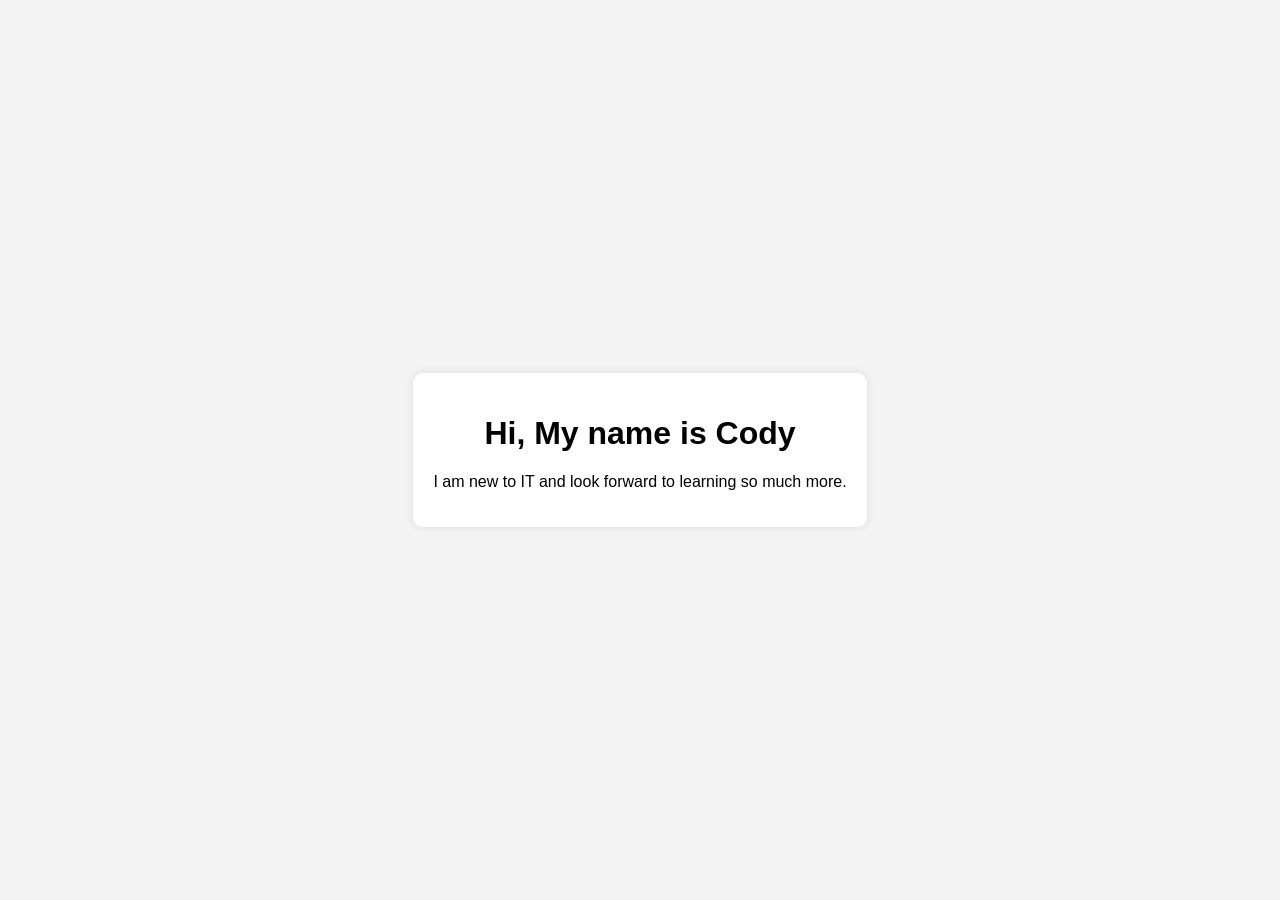
==== index.html @ ccfb61cf "Create index.html" ====
<!DOCTYPE html>
<html lang="en">
<head>
    <meta charset="UTF-8">
    <meta name="viewport" content="width=device-width, initial-scale=1.0">
    <title>Welcome to Cody's Page</title>
    <style>
        body {
            font-family: Arial, sans-serif;
            margin: 0;
            padding: 0;
            background-color: #f4f4f4;
            display: flex;
            justify-content: center;
            align-items: center;
            height: 100vh;
            text-align: center;
        }
        .container {
            background-color: #fff;
            padding: 20px;
            border-radius: 10px;
            box-shadow: 0 0 10px rgba(0, 0, 0, 0.1);
        }
    </style>
</head>
<body>
    <div class="container">
        <h1>Hi, My name is Cody</h1>
        <p>I am new to IT and look forward to learning so much more.</p>
    </div>
</body>
</html>
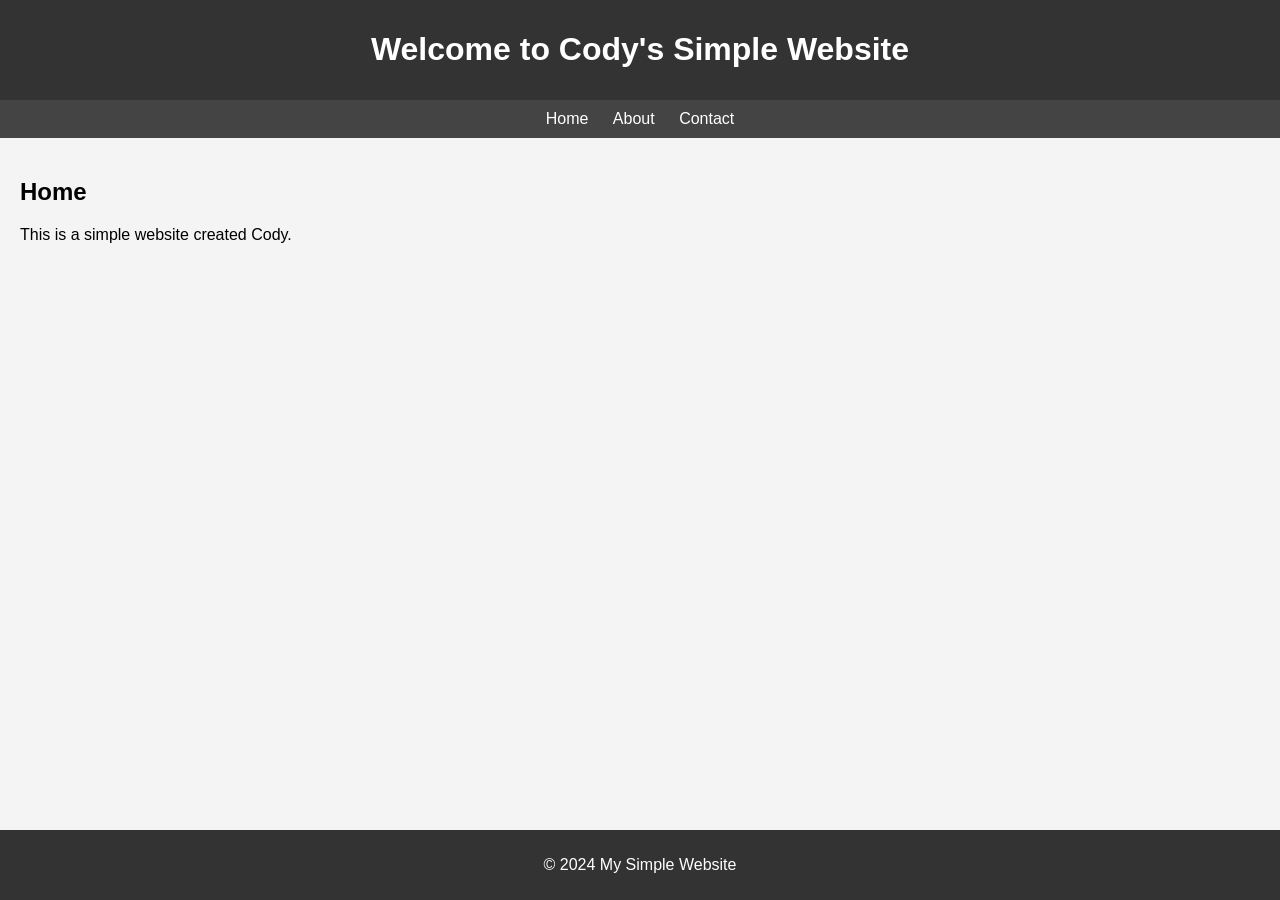
==== commit bddaaa67: "Update and rename simple website index.html to index.html" ====
--- a/index.html
+++ b/index.html
@@ -1,33 +1,62 @@
-<!DOCTYPE html>
-<html lang="en">
-<head>
-    <meta charset="UTF-8">
-    <meta name="viewport" content="width=device-width, initial-scale=1.0">
-    <title>Welcome to Cody's Page</title>
-    <style>
-        body {
-            font-family: Arial, sans-serif;
-            margin: 0;
-            padding: 0;
-            background-color: #f4f4f4;
-            display: flex;
-            justify-content: center;
-            align-items: center;
-            height: 100vh;
-            text-align: center;
-        }
-        .container {
-            background-color: #fff;
-            padding: 20px;
-            border-radius: 10px;
-            box-shadow: 0 0 10px rgba(0, 0, 0, 0.1);
-        }
-    </style>
-</head>
-<body>
-    <div class="container">
-        <h1>Hi, My name is Cody</h1>
-        <p>I am new to IT and look forward to learning so much more.</p>
-    </div>
-</body>
-</html>
+<!DOCTYPE html>
+<html lang="en">
+<head>
+    <meta charset="UTF-8">
+    <meta name="viewport" content="width=device-width, initial-scale=1.0">
+    <title>My Simple Website</title>
+    <style>
+        body {
+            font-family: Arial, sans-serif;
+            margin: 0;
+            padding: 0;
+            background-color: #f4f4f4;
+        }
+        header {
+            background-color: #333;
+            color: #fff;
+            padding: 10px 0;
+            text-align: center;
+        }
+        nav {
+            background-color: #444;
+            color: #fff;
+            padding: 10px;
+            text-align: center;
+        }
+        nav a {
+            color: #fff;
+            margin: 0 10px;
+            text-decoration: none;
+        }
+        main {
+            padding: 20px;
+        }
+        footer {
+            background-color: #333;
+            color: #fff;
+            text-align: center;
+            padding: 10px 0;
+            position: fixed;
+            width: 100%;
+            bottom: 0;
+        }
+    </style>
+</head>
+<body>
+    <header>
+        <h1>Welcome to Cody's Simple Website</h1>
+    </header>
+    <nav>
+        <a href="#home">Home</a>
+        <a href="#about">About</a>
+        <a href="#contact">Contact</a>
+    </nav>
+    <main>
+        <h2>Home</h2>
+        <p>This is a simple website created Cody.</p>
+    </main>
+    <footer>
+        <p>© 2024 My Simple Website</p>
+    </footer>
+</body>
+</html>
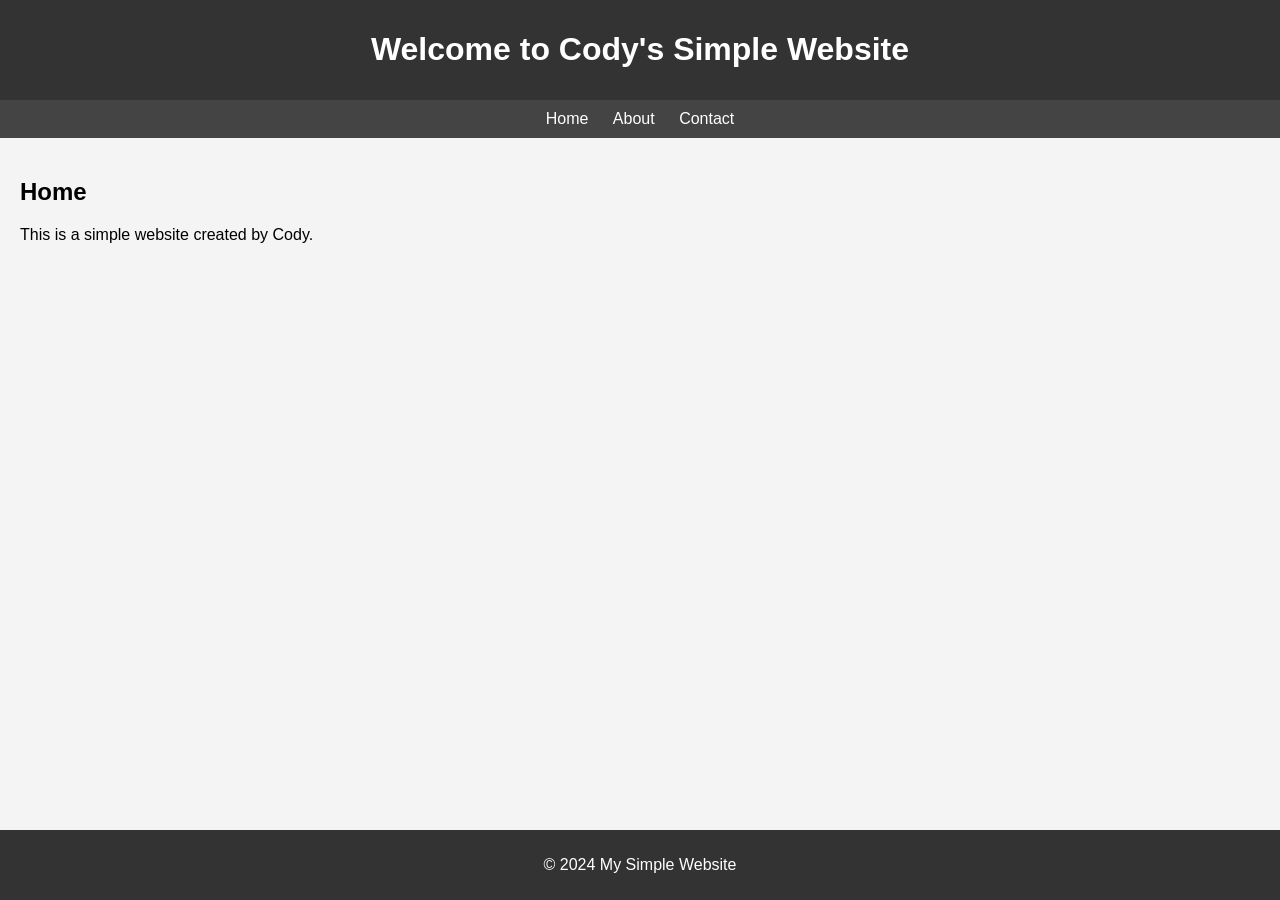
==== commit 5a287a5c: "Update index.html" ====
--- a/index.html
+++ b/index.html
@@ -53,7 +53,7 @@
     </nav>
     <main>
         <h2>Home</h2>
-        <p>This is a simple website created Cody.</p>
+        <p>This is a simple website created by Cody.</p>
     </main>
     <footer>
         <p>© 2024 My Simple Website</p>
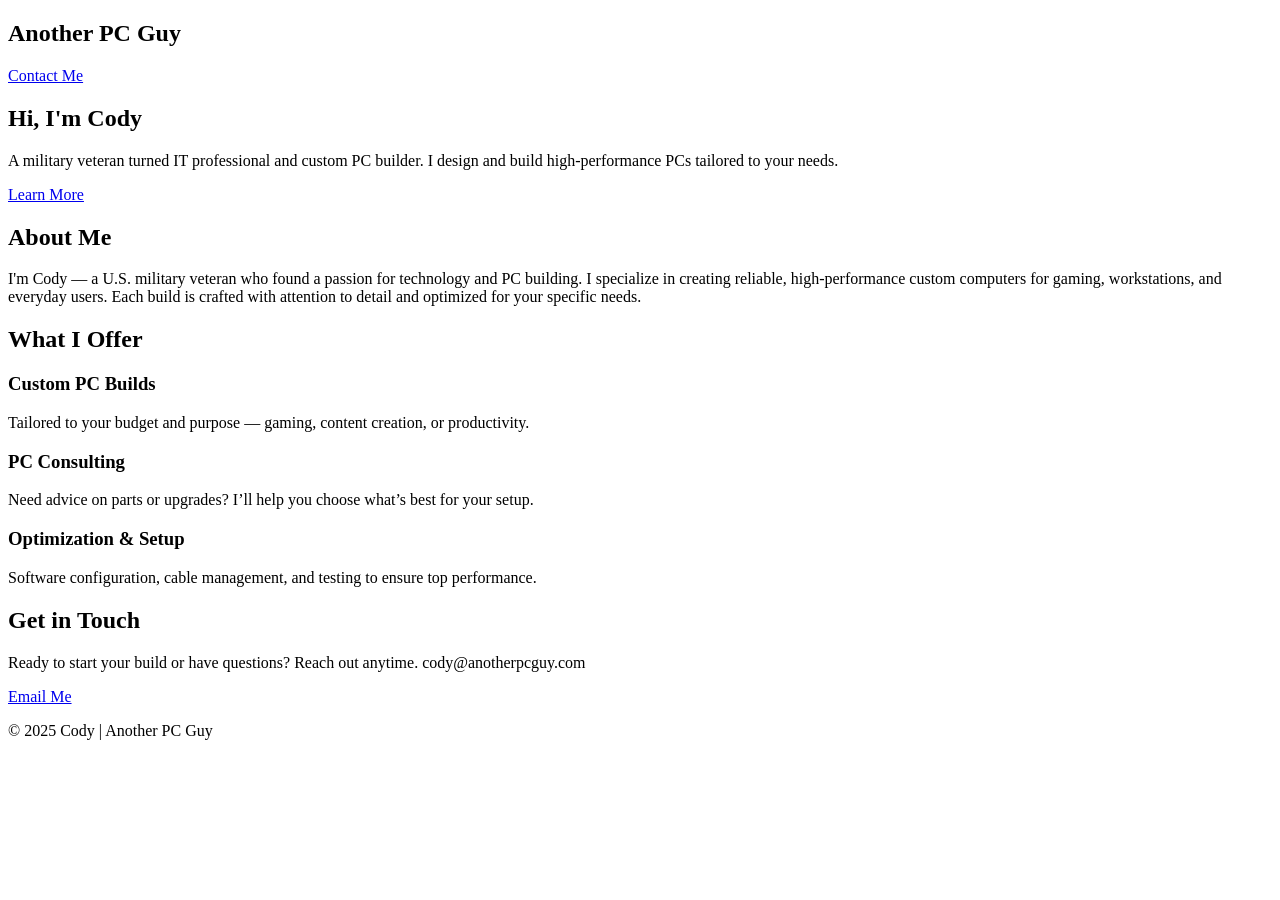
==== commit e76d2221: "Add files via upload" ====
--- a/index.html
+++ b/index.html
@@ -1,62 +1,67 @@
 <!DOCTYPE html>
 <html lang="en">
 <head>
-    <meta charset="UTF-8">
-    <meta name="viewport" content="width=device-width, initial-scale=1.0">
-    <title>My Simple Website</title>
-    <style>
-        body {
-            font-family: Arial, sans-serif;
-            margin: 0;
-            padding: 0;
-            background-color: #f4f4f4;
-        }
-        header {
-            background-color: #333;
-            color: #fff;
-            padding: 10px 0;
-            text-align: center;
-        }
-        nav {
-            background-color: #444;
-            color: #fff;
-            padding: 10px;
-            text-align: center;
-        }
-        nav a {
-            color: #fff;
-            margin: 0 10px;
-            text-decoration: none;
-        }
-        main {
-            padding: 20px;
-        }
-        footer {
-            background-color: #333;
-            color: #fff;
-            text-align: center;
-            padding: 10px 0;
-            position: fixed;
-            width: 100%;
-            bottom: 0;
-        }
-    </style>
+  <meta charset="UTF-8" />
+  <meta name="viewport" content="width=device-width, initial-scale=1.0" />
+  <meta name="description" content="Custom PC builds by Cody, a military veteran and IT enthusiast. Contact at cody@anotherpcguy.com." />
+  <title>Cody | Custom PC Builds</title>
+  <link rel="stylesheet" href="styles.css" />
 </head>
 <body>
-    <header>
-        <h1>Welcome to Cody's Simple Website</h1>
-    </header>
-    <nav>
-        <a href="#home">Home</a>
-        <a href="#about">About</a>
-        <a href="#contact">Contact</a>
+  <header class="hero">
+    <nav class="navbar">
+      <h1 class="logo">Another PC Guy</h1>
+      <a href="mailto:cody@anotherpcguy.com" class="contact-btn">Contact Me</a>
     </nav>
-    <main>
-        <h2>Home</h2>
-        <p>This is a simple website created by Cody.</p>
-    </main>
-    <footer>
-        <p>© 2024 My Simple Website</p>
-    </footer>
+
+    <div class="hero-content">
+      <h2>Hi, I'm <span>Cody</span></h2>
+      <p>A military veteran turned IT professional and custom PC builder. I design and build high-performance PCs tailored to your needs.</p>
+      <a href="#about" class="btn">Learn More</a>
+    </div>
+  </header>
+
+  <section id="about" class="about">
+    <div class="container">
+      <h2>About Me</h2>
+      <p>
+        I'm Cody — a U.S. military veteran who found a passion for technology and PC building. 
+        I specialize in creating reliable, high-performance custom computers for gaming, workstations, and everyday users. 
+        Each build is crafted with attention to detail and optimized for your specific needs.
+      </p>
+    </div>
+  </section>
+
+  <section id="services" class="services">
+    <div class="container">
+      <h2>What I Offer</h2>
+      <div class="cards">
+        <div class="card">
+          <h3>Custom PC Builds</h3>
+          <p>Tailored to your budget and purpose — gaming, content creation, or productivity.</p>
+        </div>
+        <div class="card">
+          <h3>PC Consulting</h3>
+          <p>Need advice on parts or upgrades? I’ll help you choose what’s best for your setup.</p>
+        </div>
+        <div class="card">
+          <h3>Optimization & Setup</h3>
+          <p>Software configuration, cable management, and testing to ensure top performance.</p>
+        </div>
+      </div>
+    </div>
+  </section>
+
+  <section id="contact" class="contact">
+    <div class="container">
+      <h2>Get in Touch</h2>
+      <p>Ready to start your build or have questions? Reach out anytime. cody@anotherpcguy.com</p>
+      <a href="mailto:cody@anotherpcguy.com" class="btn">Email Me</a>
+    </div>
+  </section>
+
+  <footer>
+    <p>© 2025 Cody | Another PC Guy</p>
+  </footer>
 </body>
 </html>
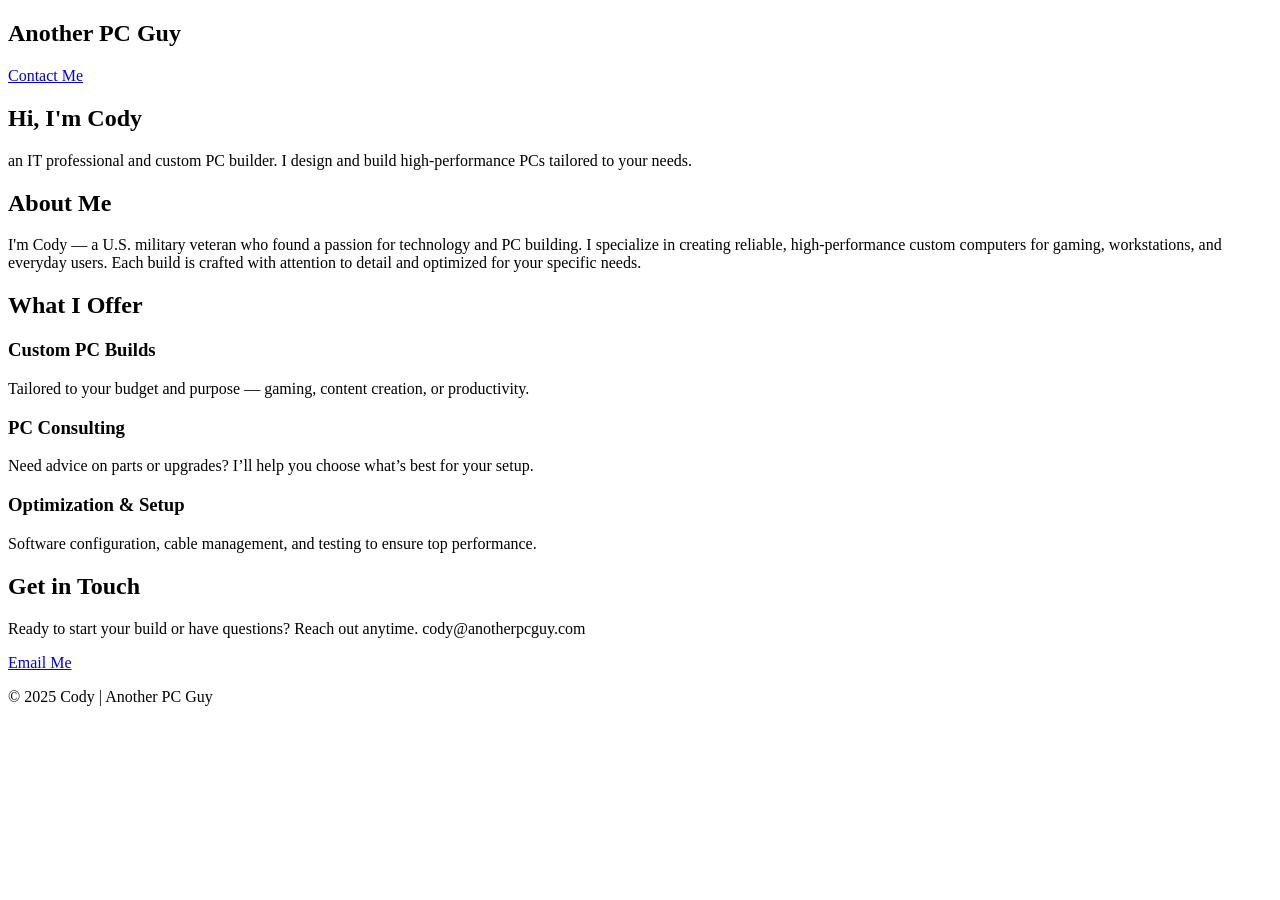
==== commit ed4871c0: "Update index.html" ====
--- a/index.html
+++ b/index.html
@@ -16,8 +16,7 @@
 
     <div class="hero-content">
       <h2>Hi, I'm <span>Cody</span></h2>
-      <p>A military veteran turned IT professional and custom PC builder. I design and build high-performance PCs tailored to your needs.</p>
-      <a href="#about" class="btn">Learn More</a>
+      <p> an IT professional and custom PC builder. I design and build high-performance PCs tailored to your needs.</p>
     </div>
   </header>
 
@@ -65,3 +64,4 @@
   </footer>
 </body>
 </html>
+
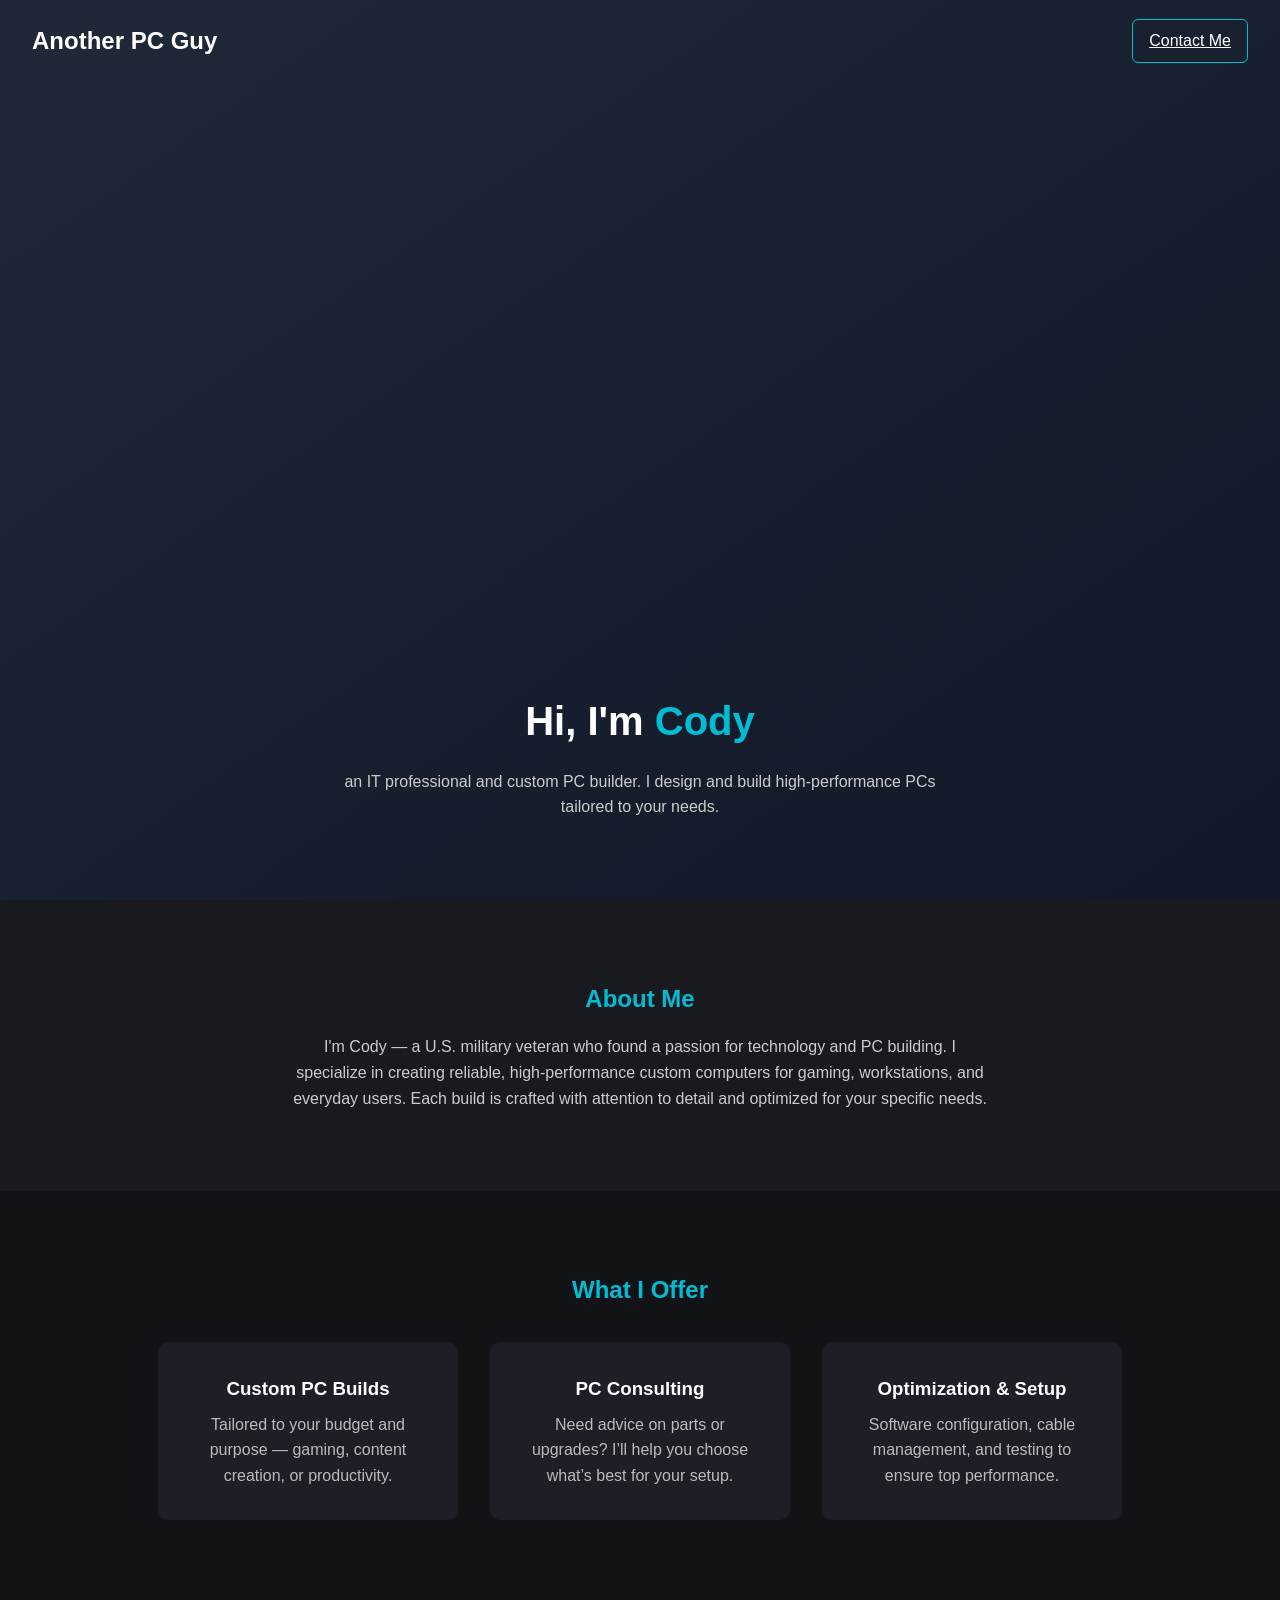
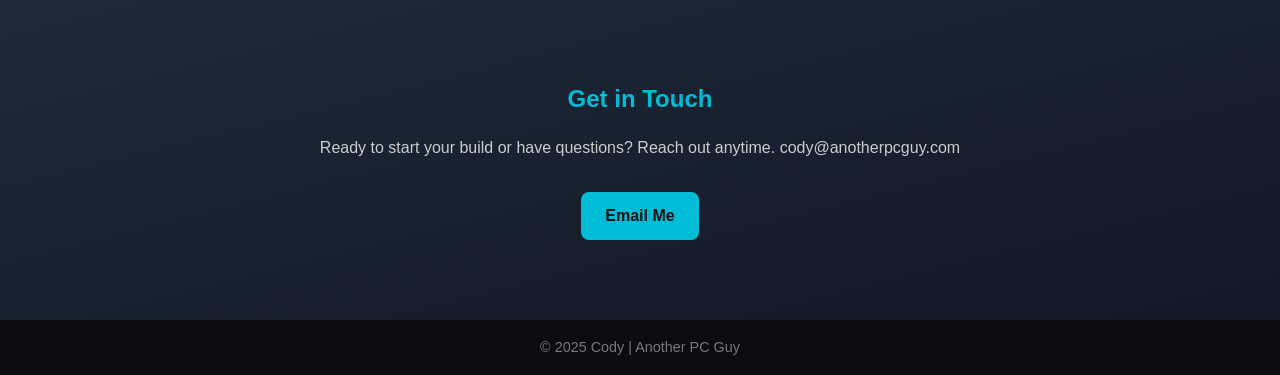
==== commit 5770cb4d: "Update index.html" ====
--- a/index.html
+++ b/index.html
@@ -5,7 +5,7 @@
   <meta name="viewport" content="width=device-width, initial-scale=1.0" />
   <meta name="description" content="Custom PC builds by Cody, a military veteran and IT enthusiast. Contact at cody@anotherpcguy.com." />
   <title>Cody | Custom PC Builds</title>
-  <link rel="stylesheet" href="styles.css" />
+  <link rel="stylesheet" href="style.css" />
 </head>
 <body>
   <header class="hero">
@@ -65,3 +65,4 @@
 </body>
 </html>
 
+
--- a/style.css
+++ b/style.css
@@ -0,0 +1,182 @@
+/* --- Reset & Basics --- */
+* {
+  margin: 0;
+  padding: 0;
+  box-sizing: border-box;
+  font-family: 'Segoe UI', Tahoma, Geneva, Verdana, sans-serif;
+}
+
+body {
+  color: #f4f4f4;
+  background-color: #0f1116;
+  line-height: 1.6;
+}
+
+.container {
+  width: 90%;
+  max-width: 1100px;
+  margin: 0 auto;
+  text-align: center;
+}
+
+/* --- Header / Hero --- */
+.hero {
+  background: linear-gradient(to bottom right, #1f2937, #111827);
+  height: 100vh;
+  display: flex;
+  flex-direction: column;
+  justify-content: space-between;
+}
+
+.navbar {
+  display: flex;
+  justify-content: space-between;
+  align-items: center;
+  padding: 1.2rem 2rem;
+}
+
+.logo {
+  font-size: 1.5rem;
+  color: #fff;
+  font-weight: bold;
+}
+
+.contact-btn {
+  color: #fff;
+  border: 1px solid #00bcd4;
+  padding: 0.5rem 1rem;
+  border-radius: 6px;
+  transition: background 0.3s;
+}
+
+.contact-btn:hover {
+  background: #00bcd4;
+  color: #111;
+}
+
+.hero-content {
+  text-align: center;
+  padding-bottom: 4rem;
+}
+
+.hero-content h2 {
+  font-size: 2.5rem;
+  color: #fff;
+}
+
+.hero-content h2 span {
+  color: #00bcd4;
+}
+
+.hero-content p {
+  margin: 1rem auto;
+  max-width: 600px;
+  color: #ccc;
+}
+
+.btn {
+  display: inline-block;
+  background: #00bcd4;
+  color: #111;
+  padding: 0.7rem 1.5rem;
+  border-radius: 8px;
+  text-decoration: none;
+  font-weight: bold;
+  transition: background 0.3s ease;
+}
+
+.btn:hover {
+  background: #00a0b5;
+}
+
+/* --- About Section --- */
+.about {
+  padding: 5rem 0;
+  background-color: #181a20;
+}
+
+.about h2 {
+  color: #00bcd4;
+  margin-bottom: 1rem;
+}
+
+.about p {
+  color: #ccc;
+  max-width: 700px;
+  margin: 0 auto;
+}
+
+/* --- Services Section --- */
+.services {
+  background-color: #111317;
+  padding: 5rem 0;
+}
+
+.services h2 {
+  color: #00bcd4;
+  margin-bottom: 2rem;
+}
+
+.cards {
+  display: flex;
+  flex-wrap: wrap;
+  justify-content: center;
+  gap: 2rem;
+}
+
+.card {
+  background: #1c1f25;
+  padding: 2rem;
+  border-radius: 10px;
+  width: 300px;
+  transition: transform 0.3s;
+}
+
+.card:hover {
+  transform: translateY(-5px);
+}
+
+.card h3 {
+  color: #fff;
+  margin-bottom: 0.5rem;
+}
+
+.card p {
+  color: #bbb;
+}
+
+/* --- Contact Section --- */
+.contact {
+  background: linear-gradient(to bottom right, #1f2937, #111827);
+  padding: 5rem 0;
+}
+
+.contact h2 {
+  color: #00bcd4;
+}
+
+.contact p {
+  margin: 1rem 0 2rem;
+  color: #ccc;
+}
+
+/* --- Footer --- */
+footer {
+  background-color: #0b0c10;
+  text-align: center;
+  padding: 1rem;
+  color: #777;
+  font-size: 0.9rem;
+}
+
+/* --- Responsive --- */
+@media (max-width: 768px) {
+  .cards {
+    flex-direction: column;
+    align-items: center;
+  }
+
+  .hero-content h2 {
+    font-size: 2rem;
+  }
+}
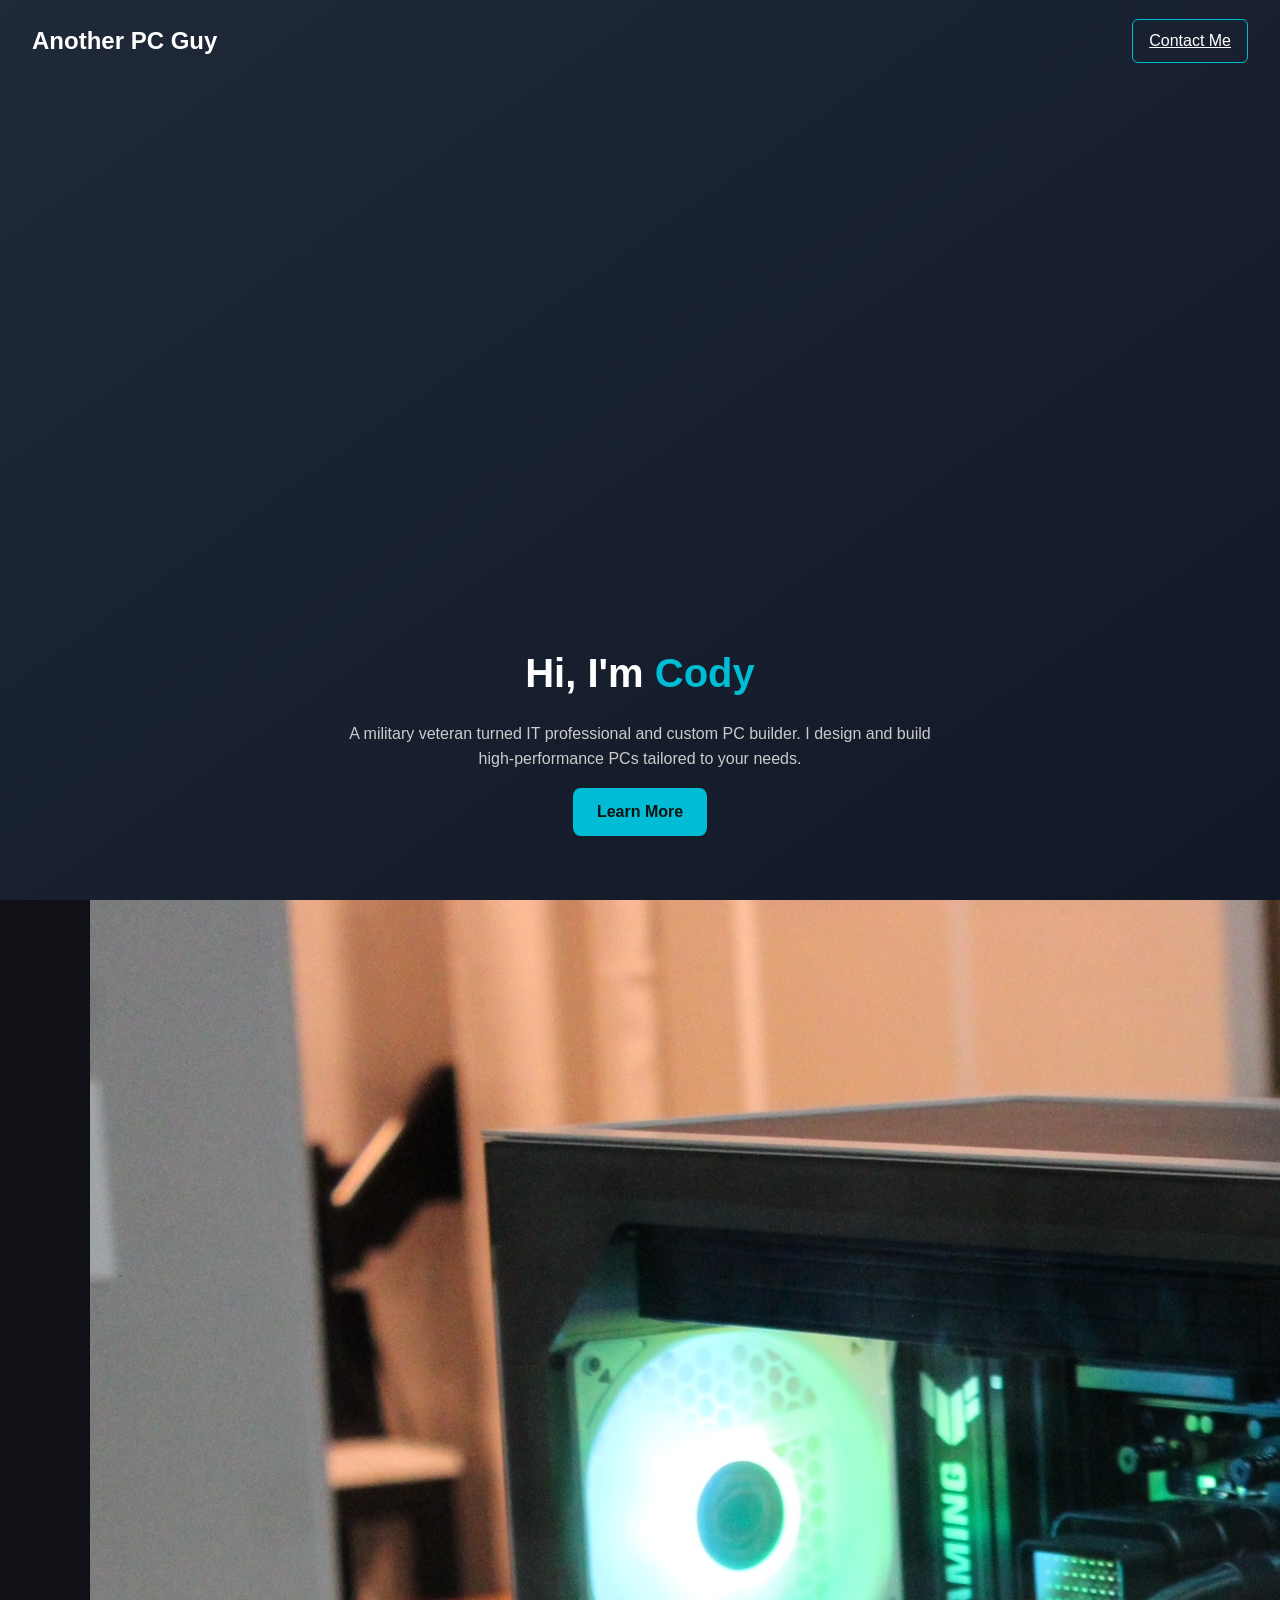
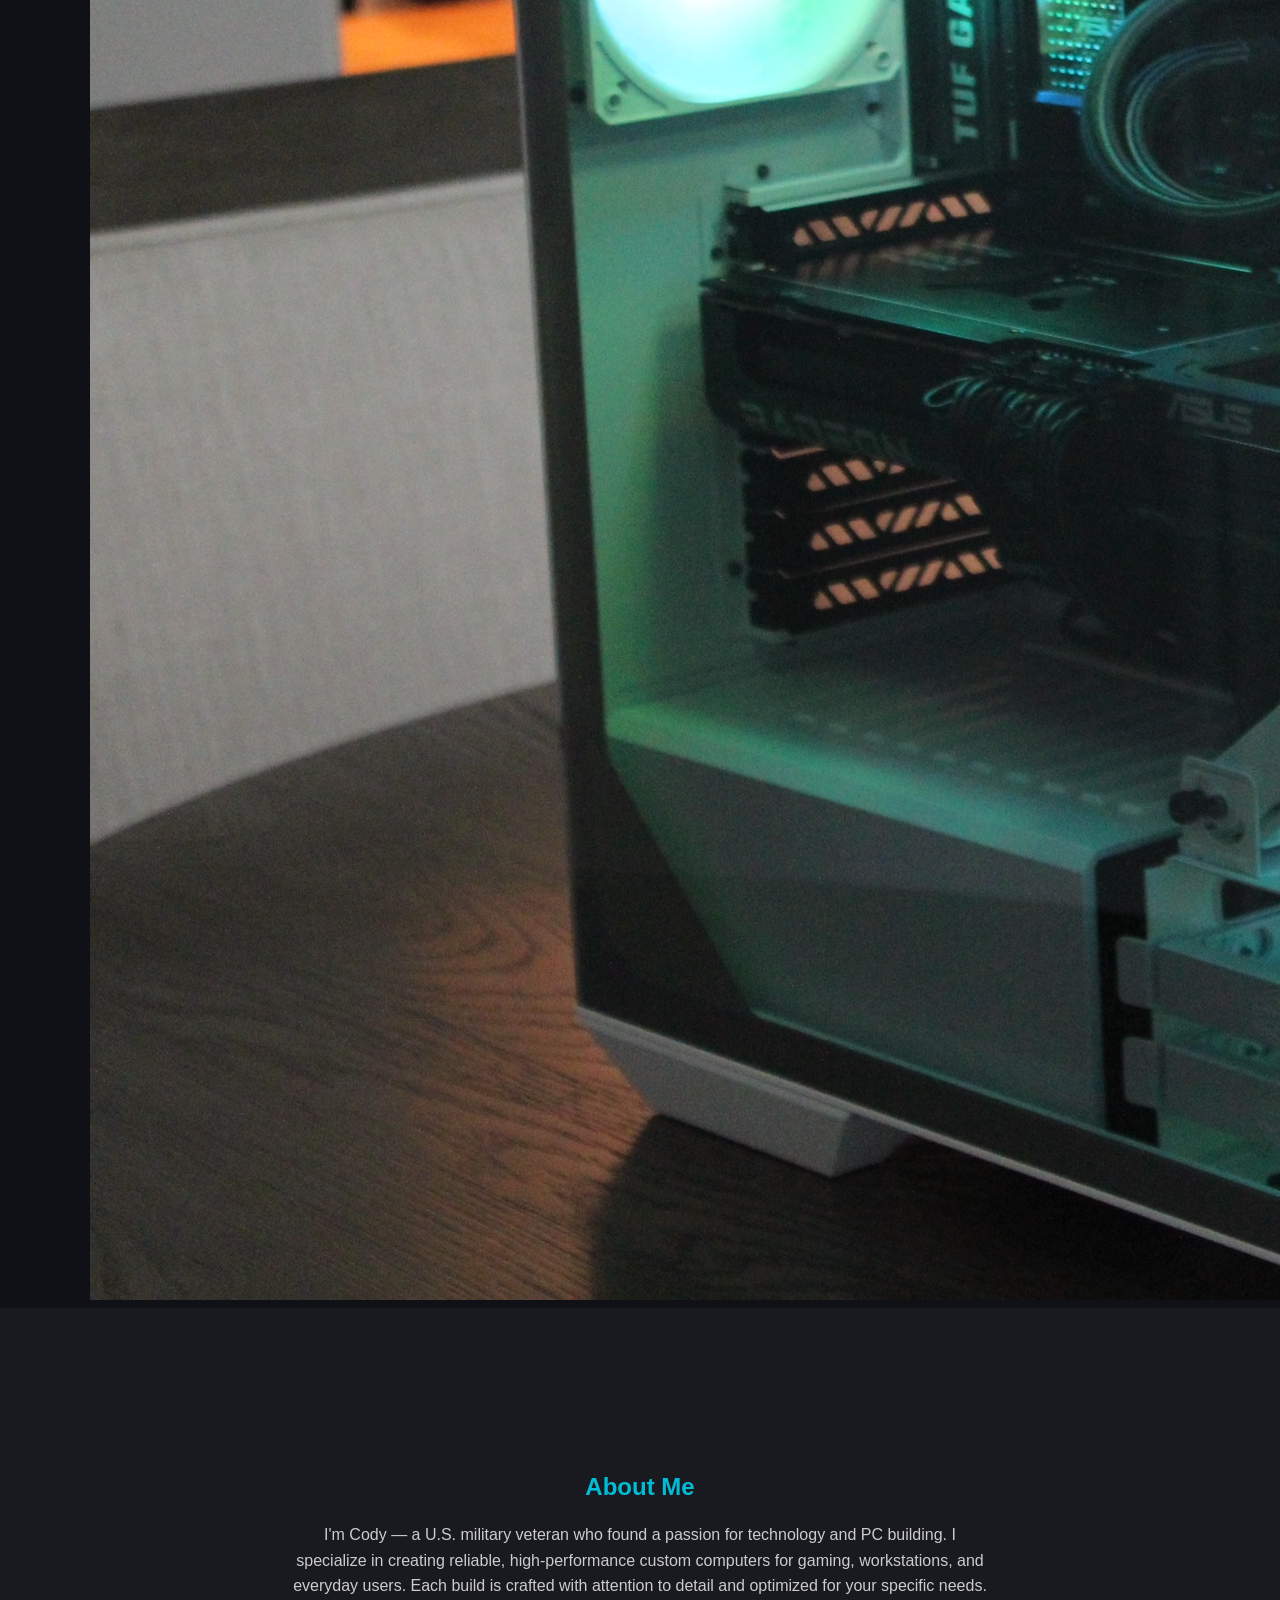
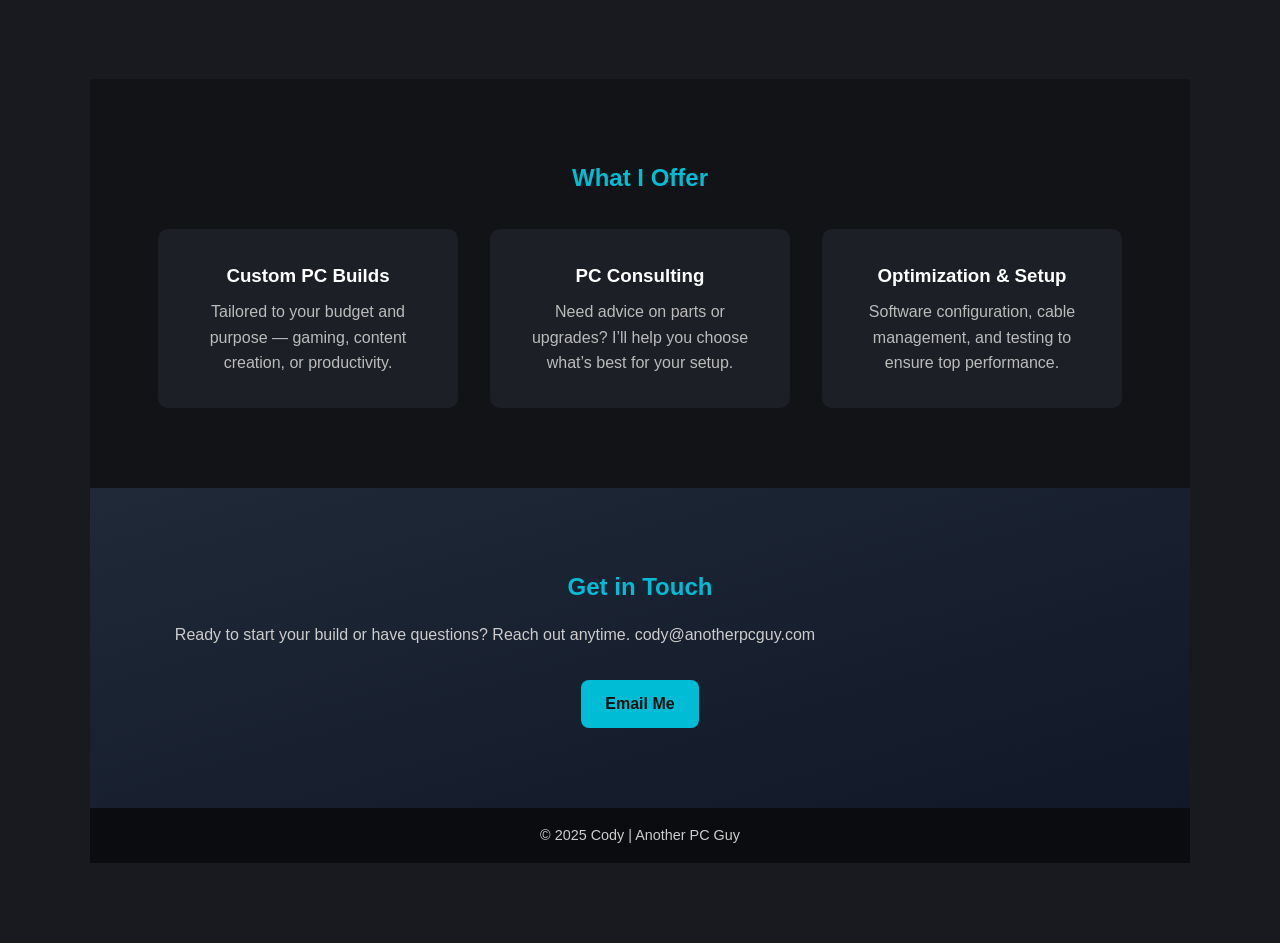
==== commit 4399af5a: "Refactor index.html and add showcase section Updated the HTML structure and added a showcase section" ====
--- a/index.html
+++ b/index.html
@@ -16,10 +16,20 @@
 
     <div class="hero-content">
       <h2>Hi, I'm <span>Cody</span></h2>
-      <p> an IT professional and custom PC builder. I design and build high-performance PCs tailored to your needs.</p>
+      <p>A military veteran turned IT professional and custom PC builder. I design and build high-performance PCs tailored to your needs.</p>
+      <a href="#about" class="btn">Learn More</a>
     </div>
   </header>
+</div>
+  </header>
 
+  <section class="showcase">
+    <div class="container">
+      <img src="images/my-build.png" alt="A photo of my custom PC builds" class="showcase-img" />
+    </div>
+  </section>
+  <section id="about" class="about">
+    <div class="container">
   <section id="about" class="about">
     <div class="container">
       <h2>About Me</h2>
@@ -64,5 +74,3 @@
   </footer>
 </body>
 </html>
-
-
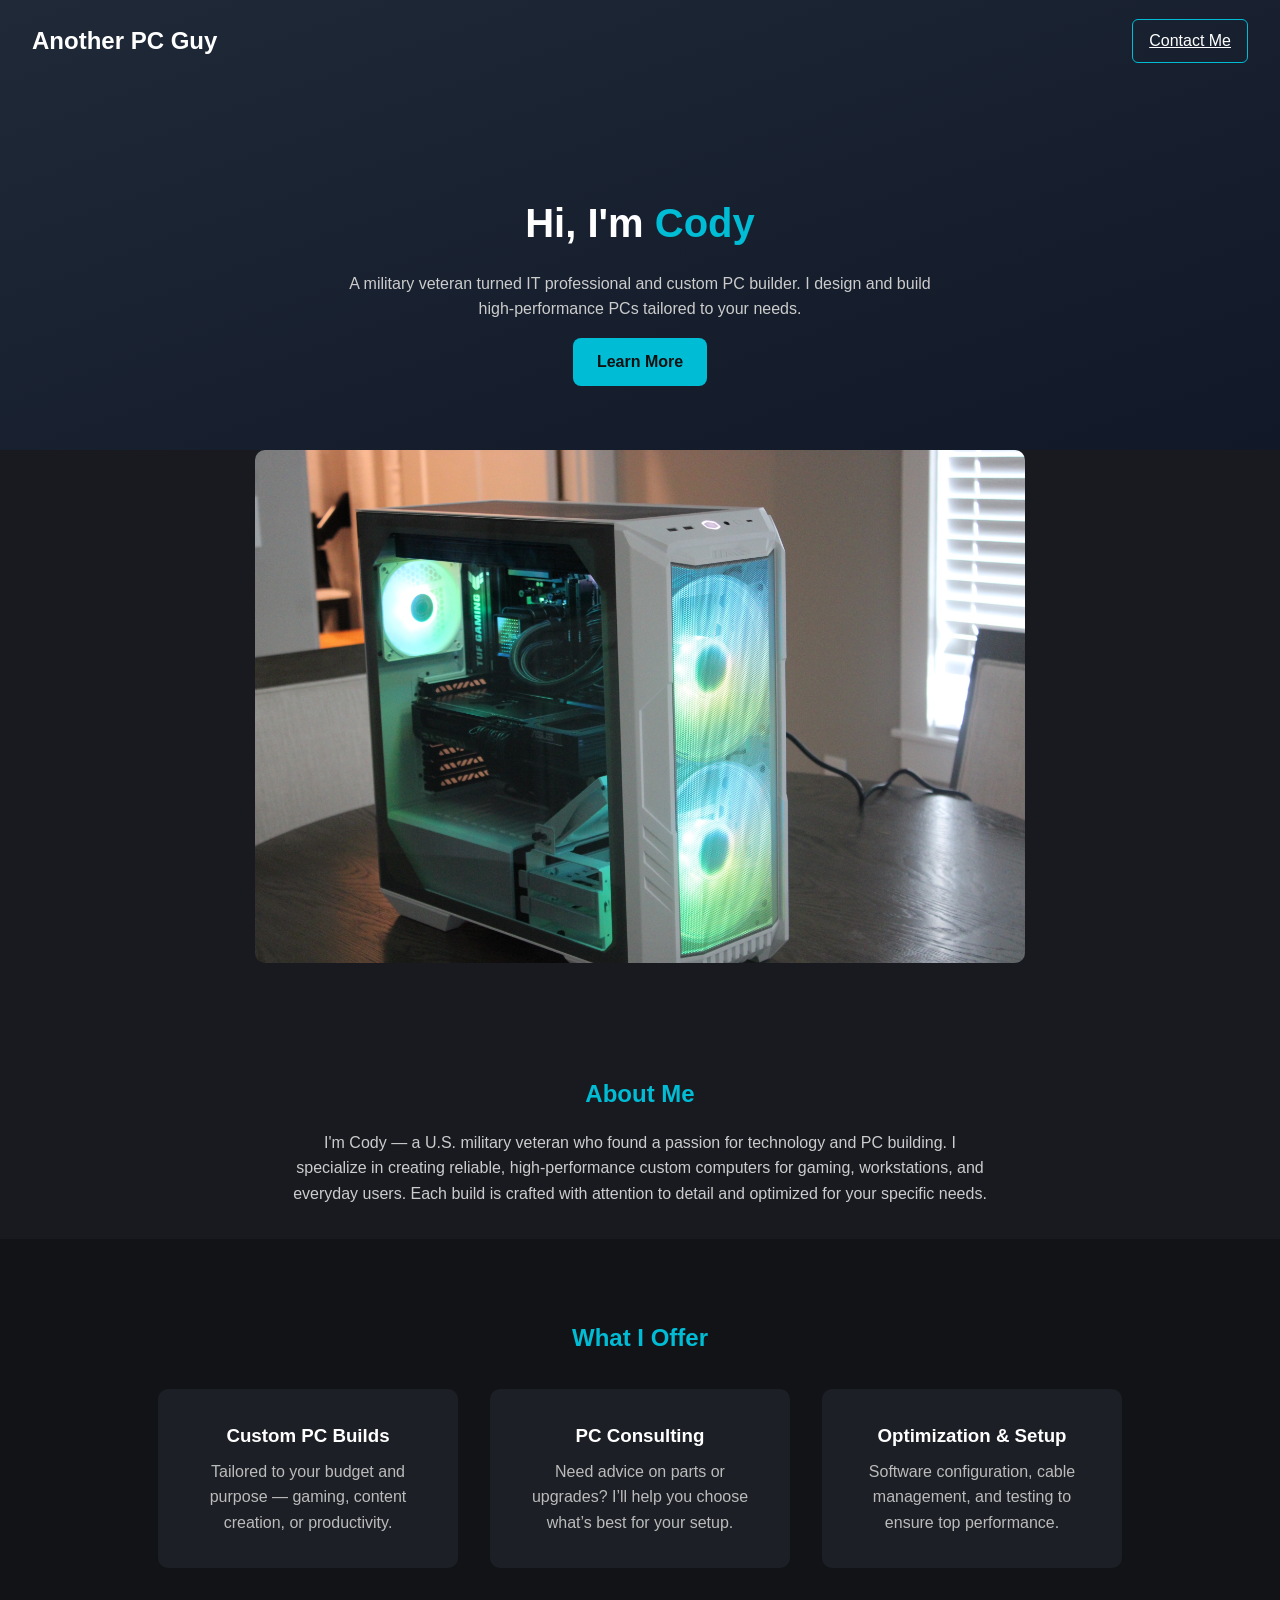
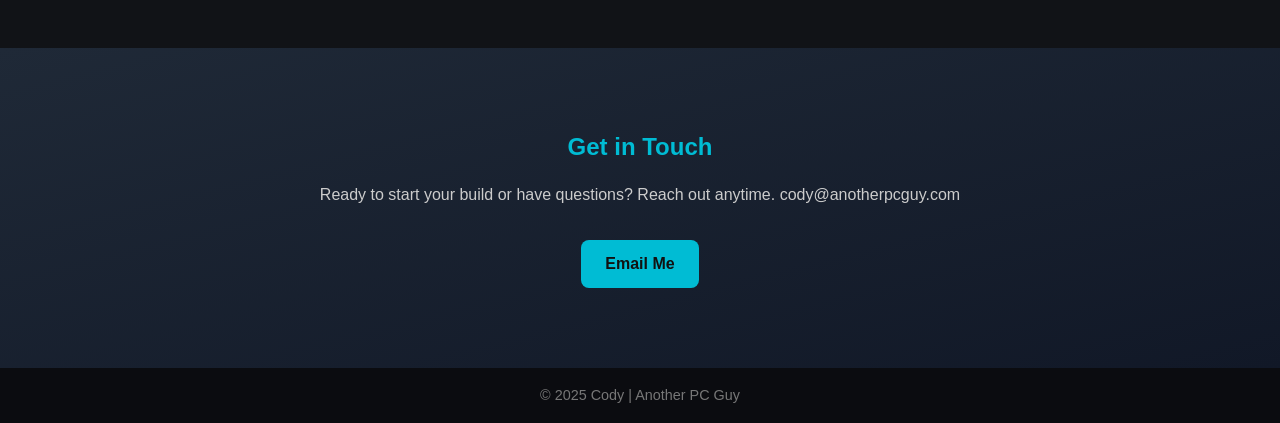
==== commit c34fdadc: "Fix HTML structure and remove duplicate sections" ====
--- a/index.html
+++ b/index.html
@@ -20,16 +20,13 @@
       <a href="#about" class="btn">Learn More</a>
     </div>
   </header>
-</div>
-  </header>
 
   <section class="showcase">
     <div class="container">
       <img src="images/my-build.png" alt="A photo of my custom PC builds" class="showcase-img" />
     </div>
   </section>
-  <section id="about" class="about">
-    <div class="container">
+
   <section id="about" class="about">
     <div class="container">
       <h2>About Me</h2>
--- a/style.css
+++ b/style.css
@@ -22,7 +22,7 @@
 /* --- Header / Hero --- */
 .hero {
   background: linear-gradient(to bottom right, #1f2937, #111827);
-  height: 100vh;
+  height: 50vh;
   display: flex;
   flex-direction: column;
   justify-content: space-between;
@@ -91,7 +91,7 @@
 
 /* --- About Section --- */
 .about {
-  padding: 5rem 0;
+  padding: 2rem 0;
   background-color: #181a20;
 }
 
@@ -145,6 +145,20 @@
   color: #bbb;
 }
 
+/* --- Showcase Image Section (NEW) --- */
+.showcase {
+  background-color: #181a20; /* Matches the 'about' section bg */
+  padding-bottom: 5rem; /* Creates space before the 'about' section */
+}
+
+.showcase-img {
+  max-width: 70%; /* Ensures the image is never wider than its container */
+  height: auto; /* Maintains the image's aspect ratio */
+  border-radius: 10px; /* Optional: Matches the border-radius from your cards */
+  display: block; /* Fixes potential extra spacing issues */
+  margin: 0 auto; /* Ensures it's centered if container is wider */
+}
+
 /* --- Contact Section --- */
 .contact {
   background: linear-gradient(to bottom right, #1f2937, #111827);
